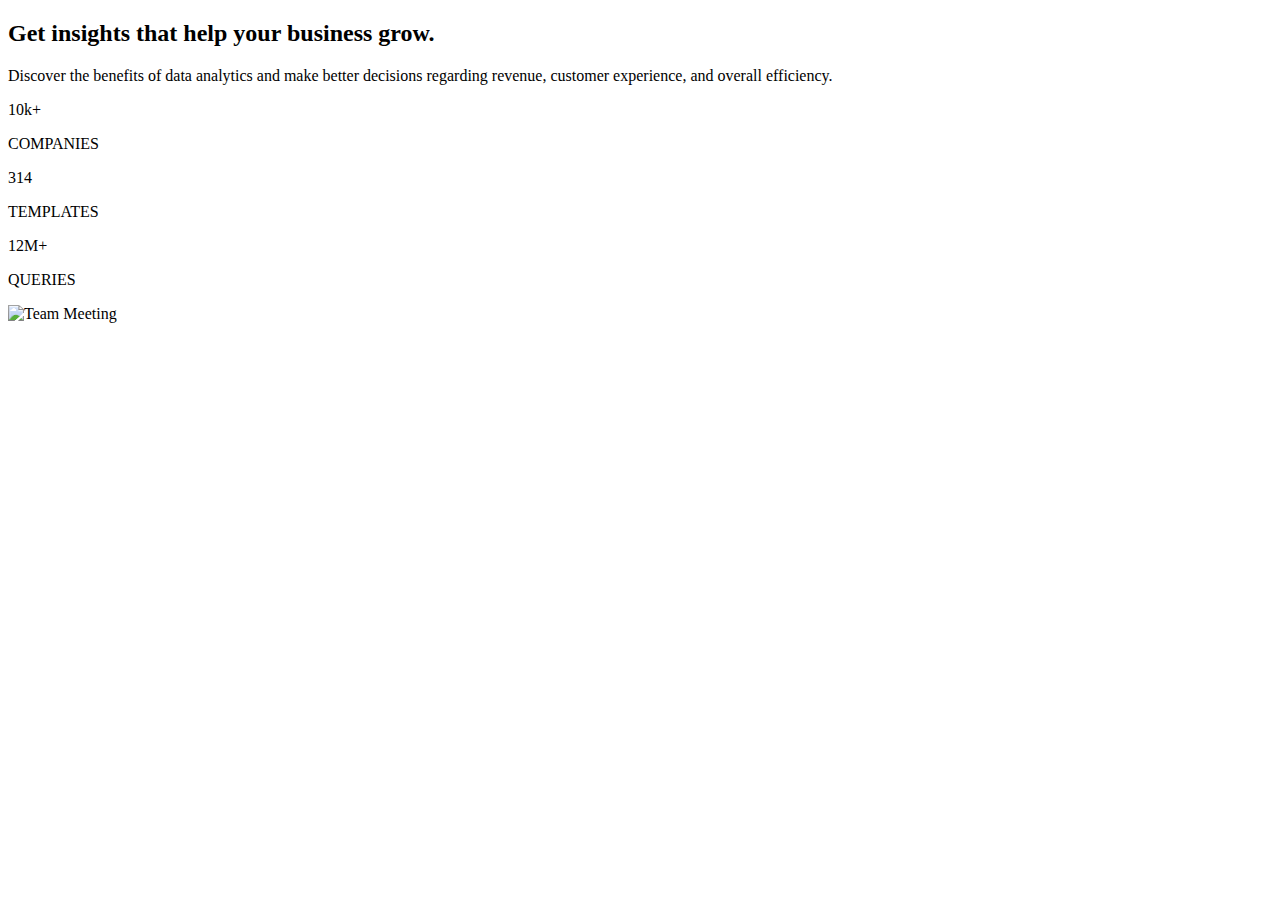
==== stats-preview-card-component-main/index.html @ 05515f02 "first commit" ====
<!DOCTYPE html>
<html lang="en">
<head>
    <meta charset="UTF-8">
    <meta name="viewport" content="width=device-width, initial-scale=1.0">
    <script src="https://cdn.tailwindcss.com"></script>
    <title>Business Insights</title>
</head>
<body class="bg-gray-900 flex justify-center items-center h-screen">
    <div class="bg-gray-800 text-white rounded-lg flex max-w-4xl overflow-hidden">
        <!-- Left Content -->
        <div class="p-10 w-1/2">
            <h2 class="text-3xl font-semibold">Get <span class="text-purple-400">insights</span> that help your business grow.</h2>
            <p class="text-gray-400 mt-4">
                Discover the benefits of data analytics and make better decisions regarding revenue, customer experience, and overall efficiency.
            </p>
            <div class="flex mt-6 space-x-6">
                <div>
                    <p class="text-xl font-bold">10k+</p>
                    <p class="text-gray-400 text-sm">COMPANIES</p>
                </div>
                <div>
                    <p class="text-xl font-bold">314</p>
                    <p class="text-gray-400 text-sm">TEMPLATES</p>
                </div>
                <div>
                    <p class="text-xl font-bold">12M+</p>
                    <p class="text-gray-400 text-sm">QUERIES</p>
                </div>
            </div>
        </div>

        <!-- Right Image -->
        <div class="w-1/2 relative">
            <img src="image.png" alt="Team Meeting" class="object-cover h-full w-full opacity-50">
            <div class="absolute inset-0 bg-purple-600 mix-blend-multiply"></div>
        </div>
    </div>
</body>
</html>
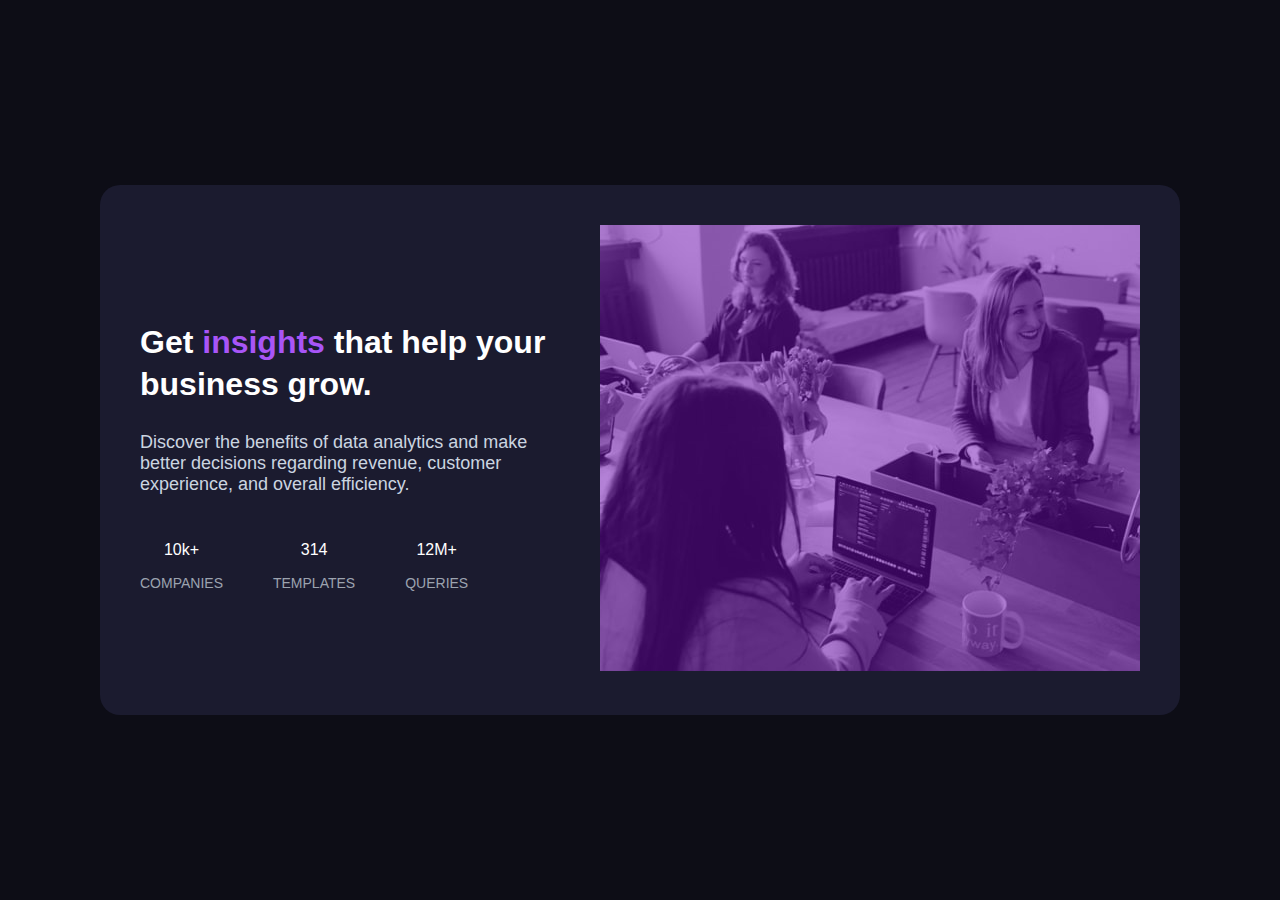
==== commit c1cd0151: "day 1" ====
--- a/stats-preview-card-component-main/index.html
+++ b/stats-preview-card-component-main/index.html
@@ -3,37 +3,38 @@
 <head>
     <meta charset="UTF-8">
     <meta name="viewport" content="width=device-width, initial-scale=1.0">
-    <script src="https://cdn.tailwindcss.com"></script>
     <title>Business Insights</title>
+    <link rel="stylesheet" href="style.css">
 </head>
-<body class="bg-gray-900 flex justify-center items-center h-screen">
-    <div class="bg-gray-800 text-white rounded-lg flex max-w-4xl overflow-hidden">
+<body>
+    <div class="container">
         <!-- Left Content -->
-        <div class="p-10 w-1/2">
-            <h2 class="text-3xl font-semibold">Get <span class="text-purple-400">insights</span> that help your business grow.</h2>
-            <p class="text-gray-400 mt-4">
+        <div class="content">
+            <h2>Get <span class="highlight">insights</span> that help your business grow.</h2>
+            <p class="description">
                 Discover the benefits of data analytics and make better decisions regarding revenue, customer experience, and overall efficiency.
             </p>
-            <div class="flex mt-6 space-x-6">
+            <div class="stats">
                 <div>
-                    <p class="text-xl font-bold">10k+</p>
-                    <p class="text-gray-400 text-sm">COMPANIES</p>
+                    <p class="number">10k+</p>
+                    <p class="label">COMPANIES</p>
                 </div>
                 <div>
-                    <p class="text-xl font-bold">314</p>
-                    <p class="text-gray-400 text-sm">TEMPLATES</p>
+                    <p class="number">314</p>
+                    <p class="label">TEMPLATES</p>
                 </div>
                 <div>
-                    <p class="text-xl font-bold">12M+</p>
-                    <p class="text-gray-400 text-sm">QUERIES</p>
+                    <p class="number">12M+</p>
+                    <p class="label">QUERIES</p>
                 </div>
             </div>
         </div>
 
         <!-- Right Image -->
-        <div class="w-1/2 relative">
-            <img src="image.png" alt="Team Meeting" class="object-cover h-full w-full opacity-50">
-            <div class="absolute inset-0 bg-purple-600 mix-blend-multiply"></div>
+        <div class="image-container">
+            <img src="images\Group 1.png" alt="Team Meeting" class="image">
+            <div class="overlay"></div>
+            <div class="overlay"></div>
         </div>
     </div>
 </body>
--- a/stats-preview-card-component-main/style.css
+++ b/stats-preview-card-component-main/style.css
@@ -0,0 +1,110 @@
+/* General Styles */
+body {
+    background-color: #0d0d16;
+    color: white;
+    display: flex;
+    justify-content: center;
+    align-items: center;
+    height: 100vh;
+    margin: 0;
+    font-family: Arial, sans-serif;
+}
+
+/* Main Container - Centered Content */
+.container {
+    display: flex;
+    background-color: #1b1b2f;
+    border-radius: 20px;
+    overflow: hidden;
+    max-width: 1000px;
+    width: 90%;
+    height: 450px;
+    justify-content: center;
+    align-items: center;
+    padding: 40px;
+}
+
+/* Left Content - Centered Text */
+.content {
+    width: 100%;
+    text-align: center; /* Center align text */
+}
+
+/* Heading */
+h2 {
+    font-size: 32px;
+    font-weight: bold;
+    line-height: 1.3;
+    text-align: left;
+}
+
+.highlight {
+    color: #a855f7;
+}
+
+/* Description */
+.description {
+    margin-top: 15px;
+    color: #cbd5e0;
+    font-size: 18px;
+    max-width: 500px;
+    margin-left: auto;
+    margin-right:30px;
+    text-align: left;
+}
+
+/* Stats - Centered */
+.stats {
+    display: flex;
+    margin-top: 30px;
+    gap: 50px;
+    text-align: center; /* Align numbers in center */
+    position: relative;
+}
+
+.image-overlay {
+    position: absolute;
+    top: 0;
+    left: 0;
+    width: 100%;
+    height: 100%;
+    background-color: rgba(138, 43, 226, 0.5); /* Violet color with 50% opacity */
+    mix-blend-mode: multiply;
+    pointer-events: none;
+}
+}
+
+/* Numbers */
+.number {
+    font-size: 24px;
+    font-weight: bold;
+}
+
+/* Labels */
+.label {
+    font-size: 14px;
+    color: #9ca3af;
+}
+@media (max-width: 768px) {
+    .container {
+        width: 90%;
+        height: auto;
+        padding: 20px;
+        flex-direction: column;
+        text-align: center;
+    }
+
+    h2 {
+        font-size: 24px; /* Smaller font size */
+    }
+
+    .description {
+        font-size: 16px;
+        text-align: center;
+    }
+
+    .stats {
+        flex-direction: column; /* Stack stats */
+        gap: 20px;
+    }
+}
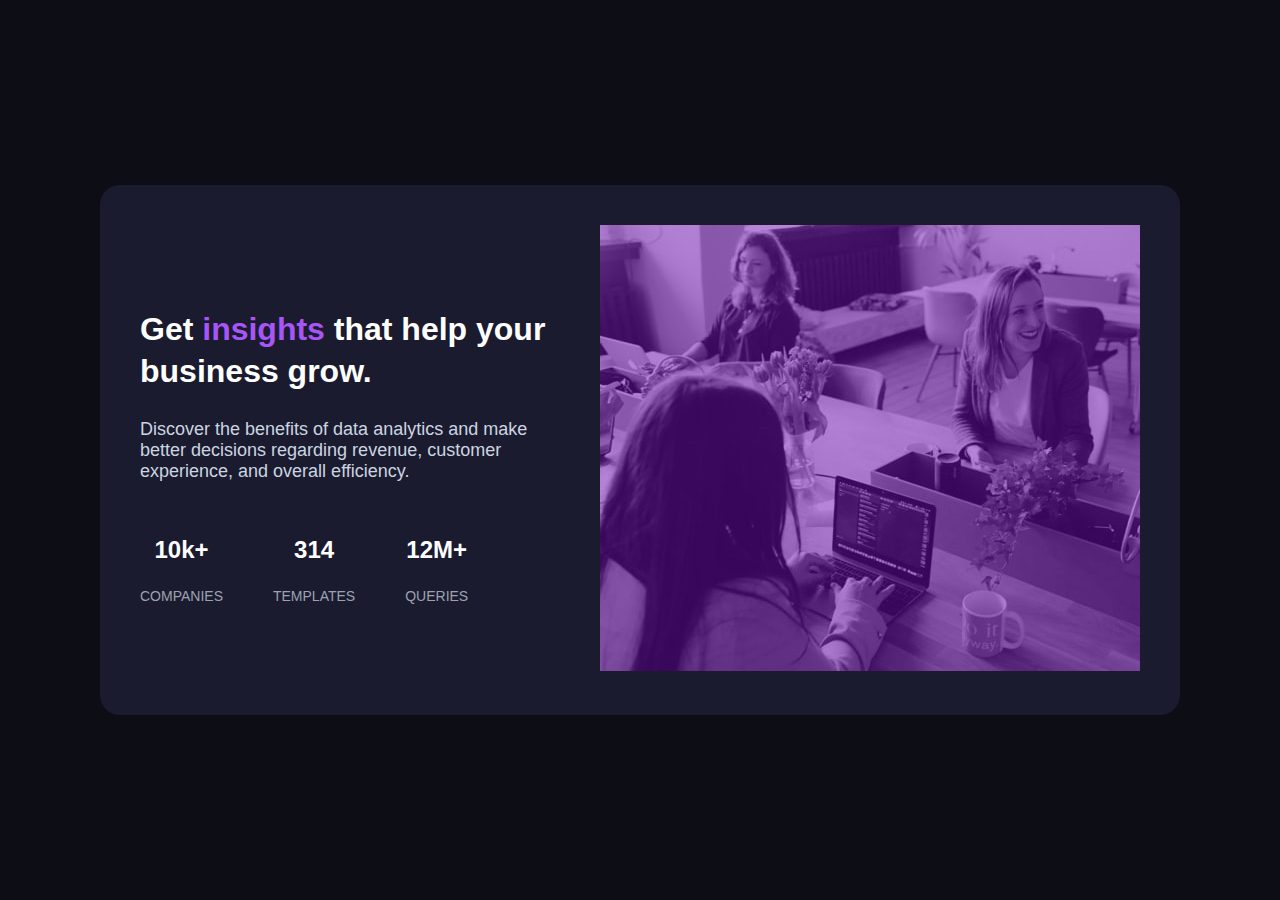
==== commit a349d4c7: "refactor: update image container class and adjust styles for mobile responsiveness" ====
--- a/stats-preview-card-component-main/index.html
+++ b/stats-preview-card-component-main/index.html
@@ -31,7 +31,7 @@
         </div>
 
         <!-- Right Image -->
-        <div class="image-container">
+        <div class="image-container mobile-top">
             <img src="images\Group 1.png" alt="Team Meeting" class="image">
             <div class="overlay"></div>
             <div class="overlay"></div>
--- a/stats-preview-card-component-main/style.css
+++ b/stats-preview-card-component-main/style.css
@@ -18,7 +18,7 @@
     overflow: hidden;
     max-width: 1000px;
     width: 90%;
-    height: 450px;
+    /* height: 450px; */
     justify-content: center;
     align-items: center;
     padding: 40px;
@@ -72,7 +72,6 @@
     mix-blend-mode: multiply;
     pointer-events: none;
 }
-}
 
 /* Numbers */
 .number {
@@ -87,13 +86,13 @@
 }
 @media (max-width: 768px) {
     .container {
-        width: 90%;
-        height: auto;
-        padding: 20px;
+        /* height: max-content; */
+        display: flex;
         flex-direction: column;
-        text-align: center;
     }
-
+    .mobile-top {
+        order: -1;
+    }
     h2 {
         font-size: 24px; /* Smaller font size */
     }
@@ -105,6 +104,7 @@
 
     .stats {
         flex-direction: column; /* Stack stats */
-        gap: 20px;
+        gap: 10px;
     }
 }
+
